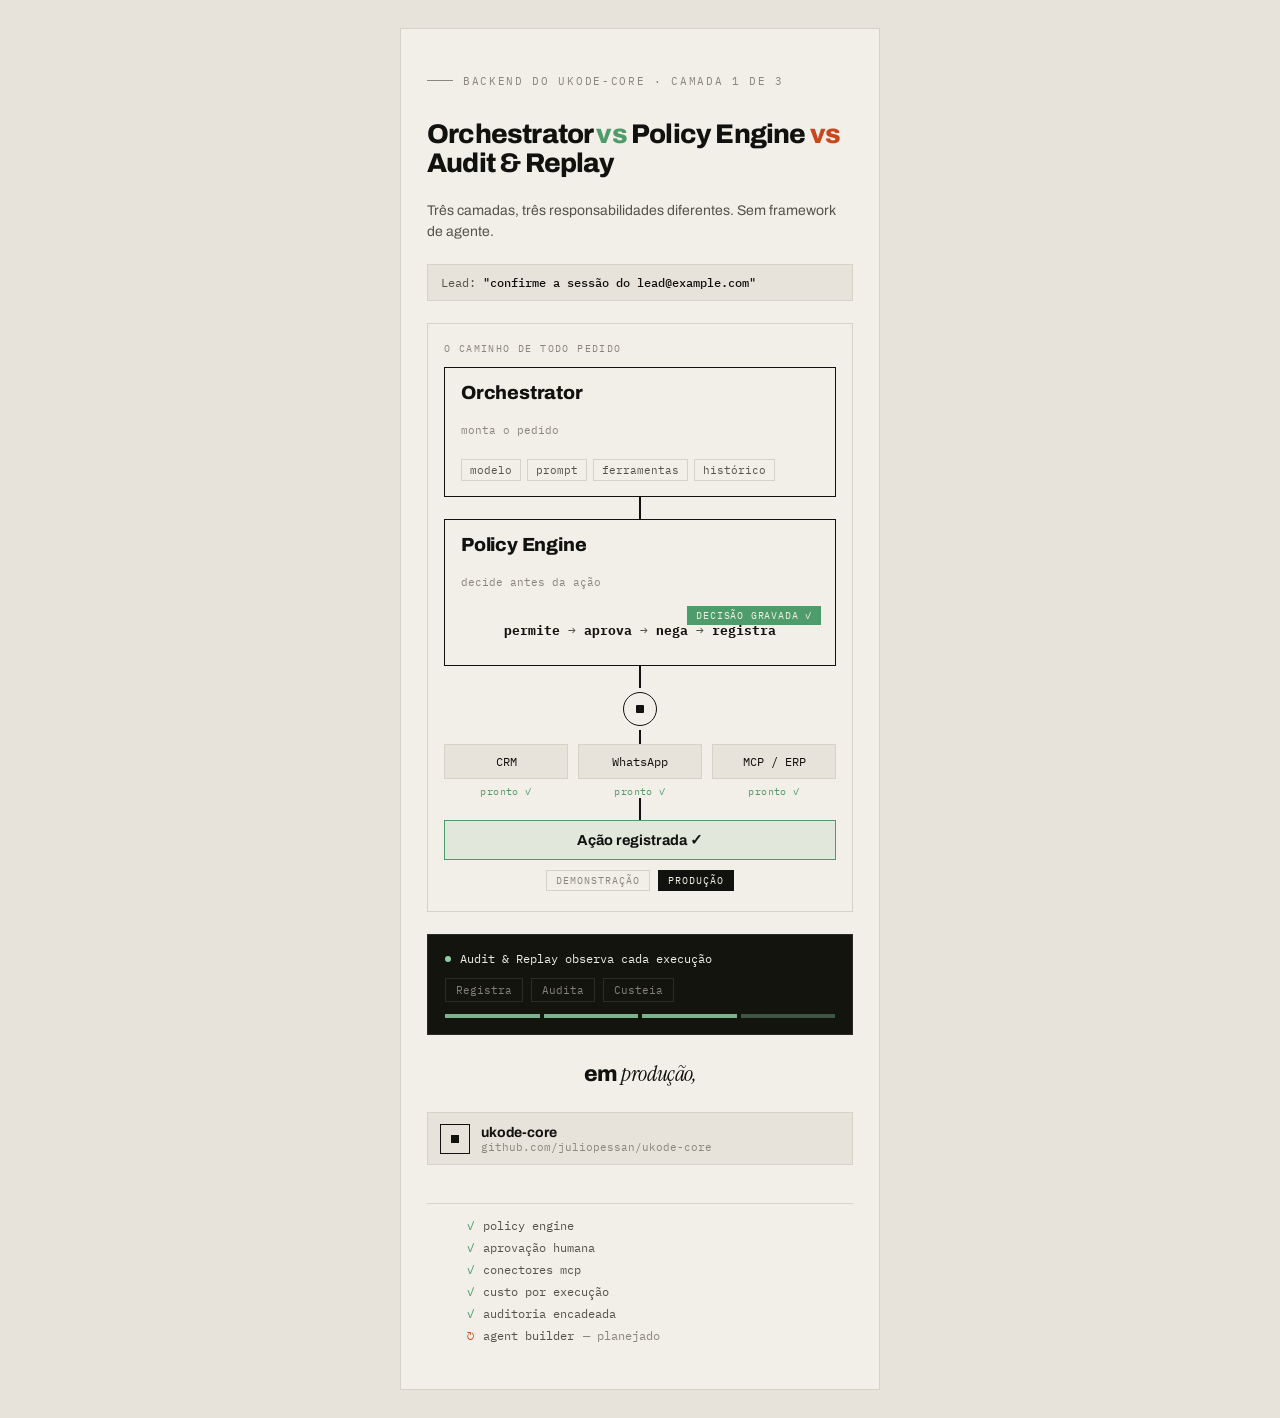
==== site/camadas-backend.html @ 51da224d "fix: system_prompt do agente nunca chegava ao modelo AgentDefinition.system_prompt era carregado do " ====
<!doctype html>
<html lang="pt-BR">
<head>
<meta charset="utf-8">
<meta name="viewport" content="width=device-width, initial-scale=1">
<title>Backend — camadas do ukode-core</title>
<link href="https://fonts.googleapis.com/css2?family=Archivo:wght@500;700;800&family=Instrument+Serif:ital@1&family=IBM+Plex+Mono:wght@400;500&display=swap" rel="stylesheet">
<style>
:root {
  --paper: #f2efe8; --paper-deep: #e7e3da; --rule: #d6d2c8;
  --ink: #11110f; --ink-soft: #55524b; --ink-faint: #8a867c;
  --clay: #ed6738; --clay-deep: #c8481c; --mint: #4f9c6b;
  --ledger-bg: #14140f; --ledger-ink: #efece4; --ledger-dim: #85817a; --ledger-rule: #2c2b25; --ledger-mint: #8fcfa6;
  --display: "Archivo", Arial, sans-serif;
  --voice: "Instrument Serif", Georgia, serif;
  --mono: "IBM Plex Mono", ui-monospace, Menlo, monospace;
  --ease-out: cubic-bezier(0.16, 1, 0.3, 1);
}
* { box-sizing: border-box; }
body { margin: 0; background: var(--paper-deep); font-family: var(--display); color: var(--ink); display: flex; justify-content: center; padding: 28px 12px; }
.card {
  width: 100%; max-width: 480px; background: var(--paper); border: 1px solid var(--rule);
  padding: 34px 26px 30px; display: flex; flex-direction: column; gap: 22px;
}
.eyebrow { font-family: var(--mono); font-size: 10.5px; letter-spacing: .16em; text-transform: uppercase; color: var(--ink-faint);
  display: flex; align-items: center; gap: 10px; }
.eyebrow::before { content: ""; width: 26px; height: 1px; background: var(--ink-faint); }
h1 { margin: 0; font-weight: 800; font-size: 27px; line-height: 1.08; letter-spacing: -0.03em; }
h1 b { font-weight: 800; }
.c-mint { color: var(--mint); } .c-clay { color: var(--clay-deep); }
.sub { margin: 0; color: var(--ink-soft); font-size: 14px; line-height: 1.5; }

.req { font-family: var(--mono); font-size: 12px; color: var(--ink-soft); border: 1px solid var(--rule); background: var(--paper-deep);
  padding: 10px 13px; }
.req b { color: var(--ink); font-weight: 500; }

.stack { border: 1px solid var(--rule); padding: 18px 16px 20px; display: flex; flex-direction: column; align-items: center; gap: 0; position: relative; }
.stack-label { align-self: flex-start; font-family: var(--mono); font-size: 10px; letter-spacing: .14em; text-transform: uppercase; color: var(--ink-faint); margin-bottom: 12px; }

.node { width: 100%; border: 1.5px solid var(--ink); padding: 14px 16px 15px; display: flex; flex-direction: column; gap: 9px; background: var(--paper); position: relative; z-index: 1; }
.node h2 { margin: 0; font-size: 19px; font-weight: 800; letter-spacing: -0.01em; }
.node .role { font-family: var(--mono); font-size: 11px; color: var(--ink-faint); }
.chips { display: flex; flex-wrap: wrap; gap: 6px; margin-top: 2px; }
.chip { font-family: var(--mono); font-size: 10.5px; border: 1px solid var(--rule); padding: 3px 8px; color: var(--ink-soft); }

.stem { width: 1.5px; height: 22px; background: var(--ink); }
.pill-float { position: absolute; right: 14px; font-family: var(--mono); font-size: 10px; letter-spacing: .08em; text-transform: uppercase;
  background: var(--mint); color: var(--paper); padding: 3px 9px; z-index: 2; }
.p1 { top: 86px; }

.flow { font-family: var(--mono); font-size: 12.5px; color: var(--ink-soft); text-align: center; }
.flow b { color: var(--ink); }

.bot { width: 34px; height: 34px; border: 1.5px solid var(--ink); border-radius: 50%; display: grid; place-items: center; margin: 4px 0; background: var(--paper); position: relative; z-index: 1; }
.bot::after { content: ""; width: 8px; height: 8px; background: var(--ink); border-radius: 1px; }
.branches { display: flex; justify-content: center; align-items: flex-start; gap: 10px; width: 100%; }
.branch { flex: 1; display: flex; flex-direction: column; align-items: center; gap: 6px; }
.branch-box { width: 100%; border: 1px solid var(--rule); padding: 9px 6px; text-align: center; font-family: var(--mono); font-size: 11.5px; color: var(--ink); background: var(--paper-deep); }
.branch small { font-family: var(--mono); font-size: 9.5px; color: var(--mint); letter-spacing: .04em; }

.confirm { width: 100%; border: 1.5px solid var(--mint); color: var(--ink); padding: 11px 14px; text-align: center; font-weight: 700; font-size: 14.5px; background: color-mix(in srgb, var(--mint) 10%, var(--paper)); position: relative; z-index: 1; }
.tags { display: flex; justify-content: center; gap: 8px; margin-top: 10px; }
.tag { font-family: var(--mono); font-size: 10px; letter-spacing: .1em; text-transform: uppercase; padding: 3px 9px; border: 1px solid var(--rule); color: var(--ink-faint); }
.tag.on { background: var(--ink); color: var(--paper); border-color: var(--ink); }

.observe { border: 1px solid var(--ledger-rule); background: var(--ledger-bg); color: var(--ledger-ink); padding: 16px 17px; display: flex; flex-direction: column; gap: 12px; }
.observe-head { display: flex; align-items: center; gap: 9px; font-family: var(--mono); font-size: 12px; }
.observe-head .dot { width: 6px; height: 6px; border-radius: 50%; background: var(--ledger-mint); }
.pills { display: flex; gap: 8px; flex-wrap: wrap; }
.pills span { font-family: var(--mono); font-size: 10.5px; border: 1px solid var(--ledger-rule); padding: 4px 10px; color: var(--ledger-dim); }
.bars { display: flex; gap: 4px; }
.bars i { flex: 1; height: 4px; background: var(--ledger-mint); opacity: .85; }

.line { font-size: 22px; font-weight: 800; letter-spacing: -0.02em; text-align: center; margin: 2px 0; }
.line .voice { font-family: var(--voice); font-style: italic; font-weight: 400; }

.attrib { border: 1px solid var(--rule); background: var(--paper-deep); padding: 10px 12px; display: flex; align-items: center; gap: 11px; }
.attrib .mark { width: 30px; height: 30px; border: 1.5px solid var(--ink); display: grid; place-items: center; flex: none; }
.attrib .mark::after { content: ""; width: 8px; height: 8px; background: var(--ink); }
.attrib b { font-size: 14px; letter-spacing: -0.01em; }
.attrib span { display: block; font-family: var(--mono); font-size: 10.5px; color: var(--ink-faint); }

.check { border-top: 1px solid var(--rule); padding-top: 14px; display: flex; flex-direction: column; gap: 7px; }
.check li { list-style: none; display: flex; align-items: baseline; gap: 9px; font-family: var(--mono); font-size: 12px; color: var(--ink-soft); }
.check .ok { color: var(--mint); } .check .todo { color: var(--clay-deep); }
.check ul { margin: 0; padding: 0; display: flex; flex-direction: column; gap: 7px; }

.fi { animation: fi .6s var(--ease-out) both; }
@keyframes fi { from { opacity: 0; transform: translateY(10px); } to { opacity: 1; transform: none; } }
</style>
</head>
<body>
<div class="card" id="card">

  <p class="eyebrow fi" style="animation-delay:.02s">Backend do ukode-core · camada 1 de 3</p>
  <h1 class="fi" style="animation-delay:.08s">Orchestrator <span class="c-mint">vs</span> Policy Engine <span class="c-clay">vs</span> Audit &amp; Replay</h1>
  <p class="sub fi" style="animation-delay:.14s">Três camadas, três responsabilidades diferentes. Sem framework de agente.</p>

  <div class="req fi" style="animation-delay:.2s">Lead: <b>"confirme a sessão do lead@example.com"</b></div>

  <div class="stack fi" style="animation-delay:.26s">
    <span class="stack-label">O caminho de todo pedido</span>

    <div class="node">
      <h2>Orchestrator</h2>
      <p class="role">monta o pedido</p>
      <div class="chips"><span class="chip">modelo</span><span class="chip">prompt</span><span class="chip">ferramentas</span><span class="chip">histórico</span></div>
    </div>
    <div class="stem"></div>

    <div class="node" style="position:relative">
      <span class="pill-float p1">decisão gravada ✓</span>
      <h2>Policy Engine</h2>
      <p class="role">decide antes da ação</p>
      <p class="flow"><b>permite</b> → <b>aprova</b> → <b>nega</b> → <b>registra</b></p>
    </div>
    <div class="stem"></div>

    <div class="bot" aria-hidden="true"></div>
    <div class="stem" style="height:14px"></div>

    <div class="branches">
      <div class="branch"><div class="branch-box">CRM</div><small>pronto ✓</small></div>
      <div class="branch"><div class="branch-box">WhatsApp</div><small>pronto ✓</small></div>
      <div class="branch"><div class="branch-box">MCP / ERP</div><small>pronto ✓</small></div>
    </div>
    <div class="stem"></div>

    <div class="confirm">Ação registrada ✓</div>
    <div class="tags"><span class="tag">demonstração</span><span class="tag on">produção</span></div>
  </div>

  <div class="observe fi" style="animation-delay:.32s">
    <div class="observe-head"><span class="dot"></span> Audit &amp; Replay observa cada execução</div>
    <div class="pills"><span>Registra</span><span>Audita</span><span>Custeia</span></div>
    <div class="bars"><i></i><i></i><i></i><i style="opacity:.35"></i></div>
  </div>

  <p class="line fi" style="animation-delay:.38s">em <span class="voice">produção,</span></p>

  <div class="attrib fi" style="animation-delay:.44s">
    <span class="mark" aria-hidden="true"></span>
    <div><b>ukode-core</b><span>github.com/juliopessan/ukode-core</span></div>
  </div>

  <ul class="check fi" style="animation-delay:.5s">
    <li><span class="ok">✓</span> policy engine</li>
    <li><span class="ok">✓</span> aprovação humana</li>
    <li><span class="ok">✓</span> conectores mcp</li>
    <li><span class="ok">✓</span> custo por execução</li>
    <li><span class="ok">✓</span> auditoria encadeada</li>
    <li><span class="todo">↻</span> agent builder <span style="color:var(--ink-faint)">— planejado</span></li>
  </ul>

</div>
</body>
</html>
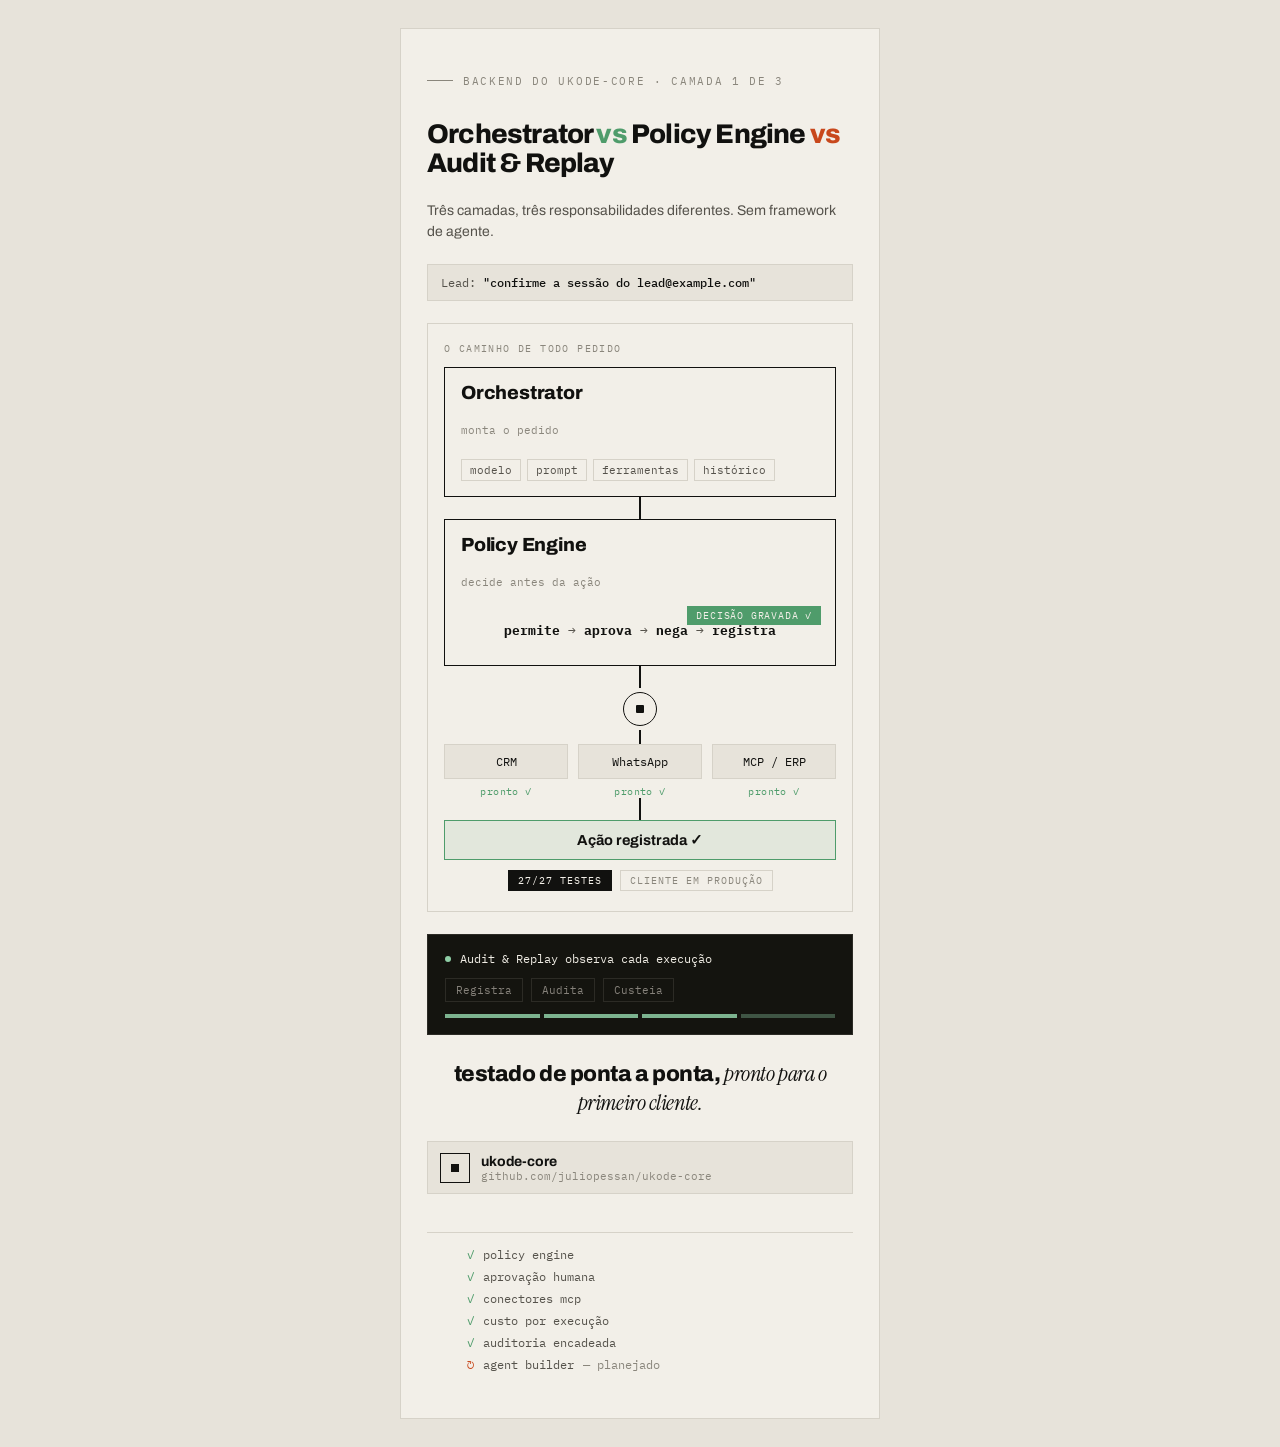
==== commit bc8067dc: "feat(site): peças de Frontend e Infraestrutura, CSS compartilhado com modo escuro Extrai o CSS da pe" ====
--- a/site/camadas-backend.html
+++ b/site/camadas-backend.html
@@ -5,89 +5,7 @@
 <meta name="viewport" content="width=device-width, initial-scale=1">
 <title>Backend — camadas do ukode-core</title>
 <link href="https://fonts.googleapis.com/css2?family=Archivo:wght@500;700;800&family=Instrument+Serif:ital@1&family=IBM+Plex+Mono:wght@400;500&display=swap" rel="stylesheet">
-<style>
-:root {
-  --paper: #f2efe8; --paper-deep: #e7e3da; --rule: #d6d2c8;
-  --ink: #11110f; --ink-soft: #55524b; --ink-faint: #8a867c;
-  --clay: #ed6738; --clay-deep: #c8481c; --mint: #4f9c6b;
-  --ledger-bg: #14140f; --ledger-ink: #efece4; --ledger-dim: #85817a; --ledger-rule: #2c2b25; --ledger-mint: #8fcfa6;
-  --display: "Archivo", Arial, sans-serif;
-  --voice: "Instrument Serif", Georgia, serif;
-  --mono: "IBM Plex Mono", ui-monospace, Menlo, monospace;
-  --ease-out: cubic-bezier(0.16, 1, 0.3, 1);
-}
-* { box-sizing: border-box; }
-body { margin: 0; background: var(--paper-deep); font-family: var(--display); color: var(--ink); display: flex; justify-content: center; padding: 28px 12px; }
-.card {
-  width: 100%; max-width: 480px; background: var(--paper); border: 1px solid var(--rule);
-  padding: 34px 26px 30px; display: flex; flex-direction: column; gap: 22px;
-}
-.eyebrow { font-family: var(--mono); font-size: 10.5px; letter-spacing: .16em; text-transform: uppercase; color: var(--ink-faint);
-  display: flex; align-items: center; gap: 10px; }
-.eyebrow::before { content: ""; width: 26px; height: 1px; background: var(--ink-faint); }
-h1 { margin: 0; font-weight: 800; font-size: 27px; line-height: 1.08; letter-spacing: -0.03em; }
-h1 b { font-weight: 800; }
-.c-mint { color: var(--mint); } .c-clay { color: var(--clay-deep); }
-.sub { margin: 0; color: var(--ink-soft); font-size: 14px; line-height: 1.5; }
-
-.req { font-family: var(--mono); font-size: 12px; color: var(--ink-soft); border: 1px solid var(--rule); background: var(--paper-deep);
-  padding: 10px 13px; }
-.req b { color: var(--ink); font-weight: 500; }
-
-.stack { border: 1px solid var(--rule); padding: 18px 16px 20px; display: flex; flex-direction: column; align-items: center; gap: 0; position: relative; }
-.stack-label { align-self: flex-start; font-family: var(--mono); font-size: 10px; letter-spacing: .14em; text-transform: uppercase; color: var(--ink-faint); margin-bottom: 12px; }
-
-.node { width: 100%; border: 1.5px solid var(--ink); padding: 14px 16px 15px; display: flex; flex-direction: column; gap: 9px; background: var(--paper); position: relative; z-index: 1; }
-.node h2 { margin: 0; font-size: 19px; font-weight: 800; letter-spacing: -0.01em; }
-.node .role { font-family: var(--mono); font-size: 11px; color: var(--ink-faint); }
-.chips { display: flex; flex-wrap: wrap; gap: 6px; margin-top: 2px; }
-.chip { font-family: var(--mono); font-size: 10.5px; border: 1px solid var(--rule); padding: 3px 8px; color: var(--ink-soft); }
-
-.stem { width: 1.5px; height: 22px; background: var(--ink); }
-.pill-float { position: absolute; right: 14px; font-family: var(--mono); font-size: 10px; letter-spacing: .08em; text-transform: uppercase;
-  background: var(--mint); color: var(--paper); padding: 3px 9px; z-index: 2; }
-.p1 { top: 86px; }
-
-.flow { font-family: var(--mono); font-size: 12.5px; color: var(--ink-soft); text-align: center; }
-.flow b { color: var(--ink); }
-
-.bot { width: 34px; height: 34px; border: 1.5px solid var(--ink); border-radius: 50%; display: grid; place-items: center; margin: 4px 0; background: var(--paper); position: relative; z-index: 1; }
-.bot::after { content: ""; width: 8px; height: 8px; background: var(--ink); border-radius: 1px; }
-.branches { display: flex; justify-content: center; align-items: flex-start; gap: 10px; width: 100%; }
-.branch { flex: 1; display: flex; flex-direction: column; align-items: center; gap: 6px; }
-.branch-box { width: 100%; border: 1px solid var(--rule); padding: 9px 6px; text-align: center; font-family: var(--mono); font-size: 11.5px; color: var(--ink); background: var(--paper-deep); }
-.branch small { font-family: var(--mono); font-size: 9.5px; color: var(--mint); letter-spacing: .04em; }
-
-.confirm { width: 100%; border: 1.5px solid var(--mint); color: var(--ink); padding: 11px 14px; text-align: center; font-weight: 700; font-size: 14.5px; background: color-mix(in srgb, var(--mint) 10%, var(--paper)); position: relative; z-index: 1; }
-.tags { display: flex; justify-content: center; gap: 8px; margin-top: 10px; }
-.tag { font-family: var(--mono); font-size: 10px; letter-spacing: .1em; text-transform: uppercase; padding: 3px 9px; border: 1px solid var(--rule); color: var(--ink-faint); }
-.tag.on { background: var(--ink); color: var(--paper); border-color: var(--ink); }
-
-.observe { border: 1px solid var(--ledger-rule); background: var(--ledger-bg); color: var(--ledger-ink); padding: 16px 17px; display: flex; flex-direction: column; gap: 12px; }
-.observe-head { display: flex; align-items: center; gap: 9px; font-family: var(--mono); font-size: 12px; }
-.observe-head .dot { width: 6px; height: 6px; border-radius: 50%; background: var(--ledger-mint); }
-.pills { display: flex; gap: 8px; flex-wrap: wrap; }
-.pills span { font-family: var(--mono); font-size: 10.5px; border: 1px solid var(--ledger-rule); padding: 4px 10px; color: var(--ledger-dim); }
-.bars { display: flex; gap: 4px; }
-.bars i { flex: 1; height: 4px; background: var(--ledger-mint); opacity: .85; }
-
-.line { font-size: 22px; font-weight: 800; letter-spacing: -0.02em; text-align: center; margin: 2px 0; }
-.line .voice { font-family: var(--voice); font-style: italic; font-weight: 400; }
-
-.attrib { border: 1px solid var(--rule); background: var(--paper-deep); padding: 10px 12px; display: flex; align-items: center; gap: 11px; }
-.attrib .mark { width: 30px; height: 30px; border: 1.5px solid var(--ink); display: grid; place-items: center; flex: none; }
-.attrib .mark::after { content: ""; width: 8px; height: 8px; background: var(--ink); }
-.attrib b { font-size: 14px; letter-spacing: -0.01em; }
-.attrib span { display: block; font-family: var(--mono); font-size: 10.5px; color: var(--ink-faint); }
-
-.check { border-top: 1px solid var(--rule); padding-top: 14px; display: flex; flex-direction: column; gap: 7px; }
-.check li { list-style: none; display: flex; align-items: baseline; gap: 9px; font-family: var(--mono); font-size: 12px; color: var(--ink-soft); }
-.check .ok { color: var(--mint); } .check .todo { color: var(--clay-deep); }
-.check ul { margin: 0; padding: 0; display: flex; flex-direction: column; gap: 7px; }
-
-.fi { animation: fi .6s var(--ease-out) both; }
-@keyframes fi { from { opacity: 0; transform: translateY(10px); } to { opacity: 1; transform: none; } }
-</style>
+<link rel="stylesheet" href="assets/camadas.css">
 </head>
 <body>
 <div class="card" id="card">
@@ -127,7 +45,7 @@
     <div class="stem"></div>
 
     <div class="confirm">Ação registrada ✓</div>
-    <div class="tags"><span class="tag">demonstração</span><span class="tag on">produção</span></div>
+    <div class="tags"><span class="tag on">27/27 testes</span><span class="tag">cliente em produção</span></div>
   </div>
 
   <div class="observe fi" style="animation-delay:.32s">
@@ -136,7 +54,7 @@
     <div class="bars"><i></i><i></i><i></i><i style="opacity:.35"></i></div>
   </div>
 
-  <p class="line fi" style="animation-delay:.38s">em <span class="voice">produção,</span></p>
+  <p class="line fi" style="animation-delay:.38s">testado de ponta a ponta, <span class="voice">pronto para o primeiro cliente.</span></p>
 
   <div class="attrib fi" style="animation-delay:.44s">
     <span class="mark" aria-hidden="true"></span>
--- a/site/assets/camadas.css
+++ b/site/assets/camadas.css
@@ -0,0 +1,102 @@
+:root {
+  --paper: #f2efe8; --paper-deep: #e7e3da; --rule: #d6d2c8;
+  --ink: #11110f; --ink-soft: #55524b; --ink-faint: #8a867c;
+  --clay: #ed6738; --clay-deep: #c8481c; --mint: #4f9c6b;
+  --ledger-bg: #14140f; --ledger-ink: #efece4; --ledger-dim: #85817a; --ledger-rule: #2c2b25; --ledger-mint: #8fcfa6;
+  --display: "Archivo", Arial, sans-serif;
+  --voice: "Instrument Serif", Georgia, serif;
+  --mono: "IBM Plex Mono", ui-monospace, Menlo, monospace;
+  --ease-out: cubic-bezier(0.16, 1, 0.3, 1);
+  color-scheme: light;
+}
+@media (prefers-color-scheme: dark) {
+  :root:not([data-theme="light"]) {
+    --paper: #12120e; --paper-deep: #1b1b16; --rule: #2e2d27;
+    --ink: #f0ede5; --ink-soft: #a8a49b; --ink-faint: #75726a;
+    --clay: #f57d51; --clay-deep: #ff9a71; --mint: #7fc79a;
+    --ledger-bg: #0b0b08; --ledger-rule: #232219;
+    color-scheme: dark;
+  }
+}
+:root[data-theme="dark"] {
+  --paper: #12120e; --paper-deep: #1b1b16; --rule: #2e2d27;
+  --ink: #f0ede5; --ink-soft: #a8a49b; --ink-faint: #75726a;
+  --clay: #f57d51; --clay-deep: #ff9a71; --mint: #7fc79a;
+  --ledger-bg: #0b0b08; --ledger-rule: #232219;
+  color-scheme: dark;
+}
+* { box-sizing: border-box; }
+body { margin: 0; background: var(--paper-deep); font-family: var(--display); color: var(--ink); display: flex; justify-content: center; padding: 28px 12px; }
+.card {
+  width: 100%; max-width: 480px; background: var(--paper); border: 1px solid var(--rule);
+  padding: 34px 26px 30px; display: flex; flex-direction: column; gap: 22px;
+}
+.eyebrow { font-family: var(--mono); font-size: 10.5px; letter-spacing: .16em; text-transform: uppercase; color: var(--ink-faint);
+  display: flex; align-items: center; gap: 10px; }
+.eyebrow::before { content: ""; width: 26px; height: 1px; background: var(--ink-faint); }
+h1 { margin: 0; font-weight: 800; font-size: 27px; line-height: 1.08; letter-spacing: -0.03em; }
+h1 b { font-weight: 800; }
+.c-mint { color: var(--mint); } .c-clay { color: var(--clay-deep); }
+.sub { margin: 0; color: var(--ink-soft); font-size: 14px; line-height: 1.5; }
+
+.req { font-family: var(--mono); font-size: 12px; color: var(--ink-soft); border: 1px solid var(--rule); background: var(--paper-deep);
+  padding: 10px 13px; }
+.req b { color: var(--ink); font-weight: 500; }
+
+.stack { border: 1px solid var(--rule); padding: 18px 16px 20px; display: flex; flex-direction: column; align-items: center; gap: 0; position: relative; }
+.stack-label { align-self: flex-start; font-family: var(--mono); font-size: 10px; letter-spacing: .14em; text-transform: uppercase; color: var(--ink-faint); margin-bottom: 12px; }
+
+.node { width: 100%; border: 1.5px solid var(--ink); padding: 14px 16px 15px; display: flex; flex-direction: column; gap: 9px; background: var(--paper); position: relative; z-index: 1; }
+.node h2 { margin: 0; font-size: 19px; font-weight: 800; letter-spacing: -0.01em; }
+.node .role { font-family: var(--mono); font-size: 11px; color: var(--ink-faint); }
+.chips { display: flex; flex-wrap: wrap; gap: 6px; margin-top: 2px; }
+.chip { font-family: var(--mono); font-size: 10.5px; border: 1px solid var(--rule); padding: 3px 8px; color: var(--ink-soft); }
+
+.stem { width: 1.5px; height: 22px; background: var(--ink); }
+.pill-float { position: absolute; right: 14px; font-family: var(--mono); font-size: 10px; letter-spacing: .08em; text-transform: uppercase;
+  background: var(--mint); color: var(--paper); padding: 3px 9px; z-index: 2; white-space: nowrap; }
+.p1 { top: 86px; }
+@media (max-width: 420px) {
+  /* Sem espaço pra flutuar sem sobrepor o texto — vira uma linha normal, no topo do nó. */
+  .pill-float { position: static; display: inline-block; align-self: flex-start; order: -1; margin-bottom: 2px; }
+}
+
+.flow { font-family: var(--mono); font-size: 12.5px; color: var(--ink-soft); text-align: center; }
+.flow b { color: var(--ink); }
+
+.bot { width: 34px; height: 34px; border: 1.5px solid var(--ink); border-radius: 50%; display: grid; place-items: center; margin: 4px 0; background: var(--paper); position: relative; z-index: 1; }
+.bot::after { content: ""; width: 8px; height: 8px; background: var(--ink); border-radius: 1px; }
+.branches { display: flex; justify-content: center; align-items: flex-start; gap: 10px; width: 100%; }
+.branch { flex: 1; display: flex; flex-direction: column; align-items: center; gap: 6px; }
+.branch-box { width: 100%; border: 1px solid var(--rule); padding: 9px 6px; text-align: center; font-family: var(--mono); font-size: 11.5px; color: var(--ink); background: var(--paper-deep); }
+.branch small { font-family: var(--mono); font-size: 9.5px; color: var(--mint); letter-spacing: .04em; }
+
+.confirm { width: 100%; border: 1.5px solid var(--mint); color: var(--ink); padding: 11px 14px; text-align: center; font-weight: 700; font-size: 14.5px; background: color-mix(in srgb, var(--mint) 10%, var(--paper)); position: relative; z-index: 1; }
+.tags { display: flex; justify-content: center; gap: 8px; margin-top: 10px; }
+.tag { font-family: var(--mono); font-size: 10px; letter-spacing: .1em; text-transform: uppercase; padding: 3px 9px; border: 1px solid var(--rule); color: var(--ink-faint); }
+.tag.on { background: var(--ink); color: var(--paper); border-color: var(--ink); }
+
+.observe { border: 1px solid var(--ledger-rule); background: var(--ledger-bg); color: var(--ledger-ink); padding: 16px 17px; display: flex; flex-direction: column; gap: 12px; }
+.observe-head { display: flex; align-items: center; gap: 9px; font-family: var(--mono); font-size: 12px; }
+.observe-head .dot { width: 6px; height: 6px; border-radius: 50%; background: var(--ledger-mint); }
+.pills { display: flex; gap: 8px; flex-wrap: wrap; }
+.pills span { font-family: var(--mono); font-size: 10.5px; border: 1px solid var(--ledger-rule); padding: 4px 10px; color: var(--ledger-dim); }
+.bars { display: flex; gap: 4px; }
+.bars i { flex: 1; height: 4px; background: var(--ledger-mint); opacity: .85; }
+
+.line { font-size: 22px; font-weight: 800; letter-spacing: -0.02em; text-align: center; margin: 2px 0; }
+.line .voice { font-family: var(--voice); font-style: italic; font-weight: 400; }
+
+.attrib { border: 1px solid var(--rule); background: var(--paper-deep); padding: 10px 12px; display: flex; align-items: center; gap: 11px; }
+.attrib .mark { width: 30px; height: 30px; border: 1.5px solid var(--ink); display: grid; place-items: center; flex: none; }
+.attrib .mark::after { content: ""; width: 8px; height: 8px; background: var(--ink); }
+.attrib b { font-size: 14px; letter-spacing: -0.01em; }
+.attrib span { display: block; font-family: var(--mono); font-size: 10.5px; color: var(--ink-faint); }
+
+.check { border-top: 1px solid var(--rule); padding-top: 14px; display: flex; flex-direction: column; gap: 7px; }
+.check li { list-style: none; display: flex; align-items: baseline; gap: 9px; font-family: var(--mono); font-size: 12px; color: var(--ink-soft); }
+.check .ok { color: var(--mint); } .check .todo { color: var(--clay-deep); }
+.check ul { margin: 0; padding: 0; display: flex; flex-direction: column; gap: 7px; }
+
+.fi { animation: fi .6s var(--ease-out) both; }
+@keyframes fi { from { opacity: 0; transform: translateY(10px); } to { opacity: 1; transform: none; } }
